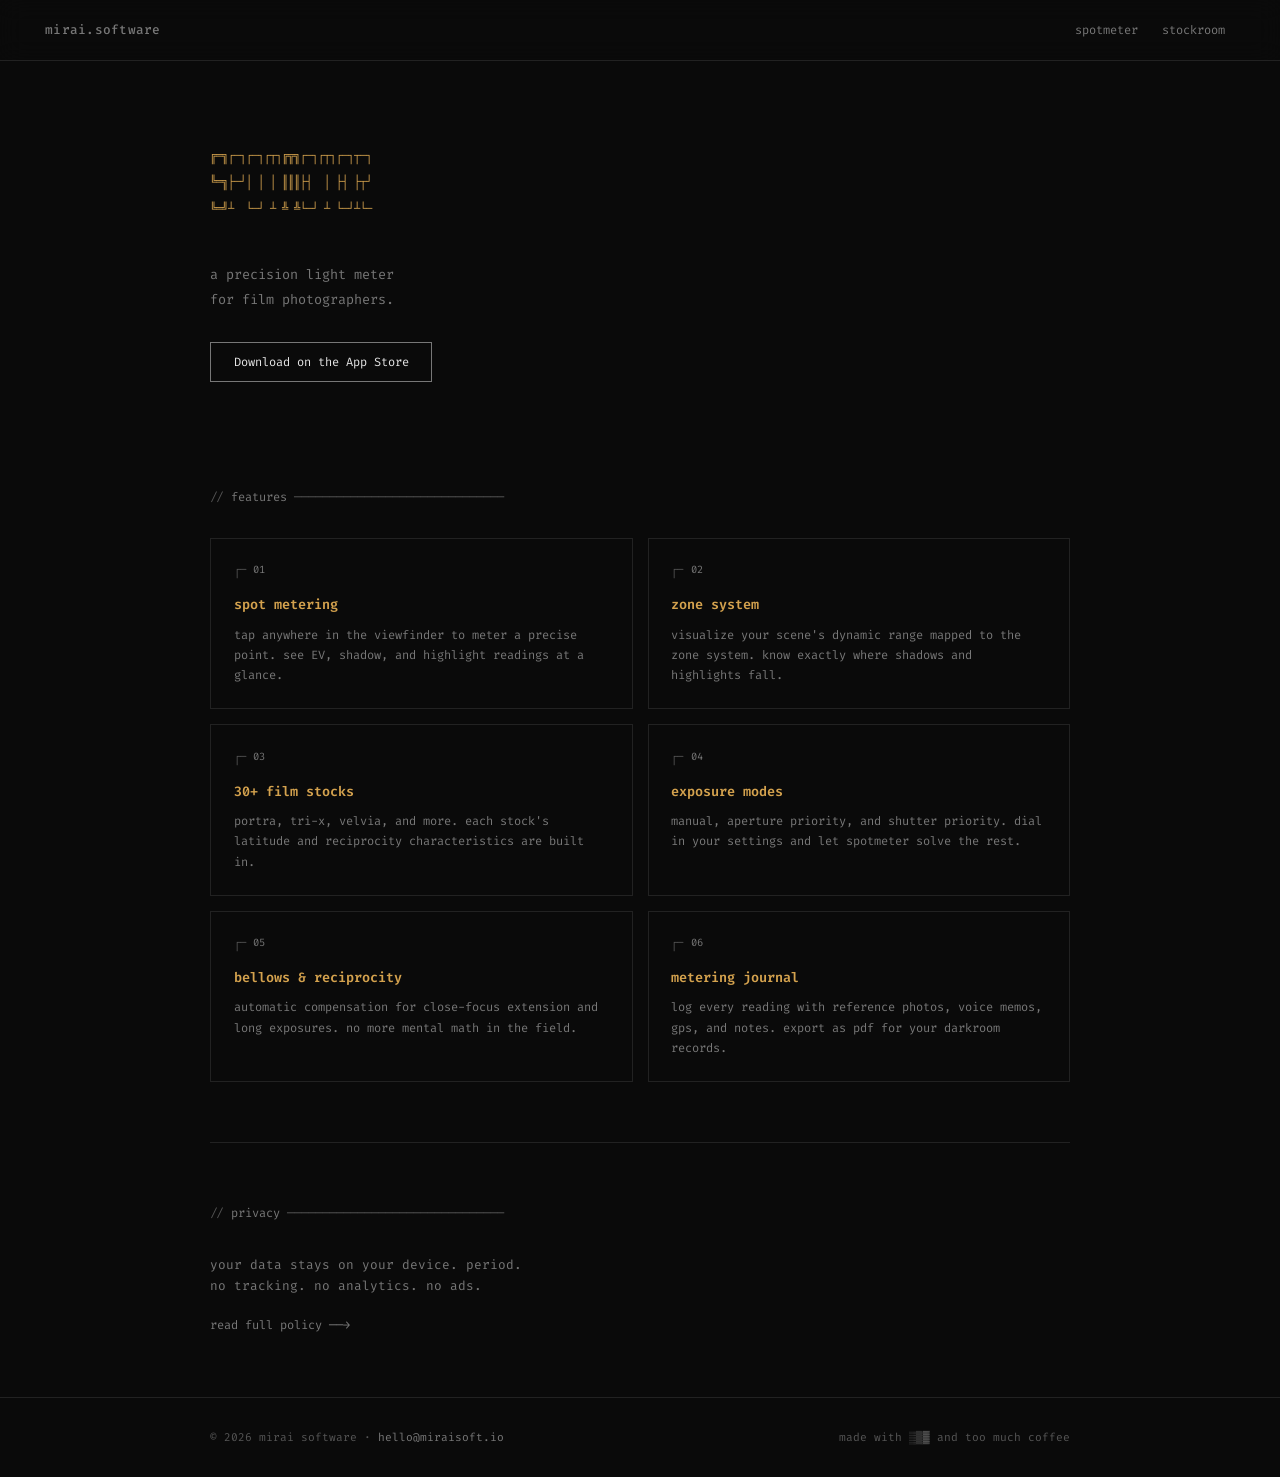
==== spotmeter/index.html @ 0e2305fc "build miraisoft.io site — zine terminal aesthetic Static HTML/CSS/JS site for Mirai Software iOS app" ====
<!DOCTYPE html>
<html lang="en">
<head>
  <meta charset="UTF-8">
  <meta name="viewport" content="width=device-width, initial-scale=1.0">
  <title>SpotMeter — precision light meter for film photography</title>
  <meta name="description" content="A precision light meter app for film photographers. Spot metering, zone system, 30+ film stocks, and a metering journal.">
  <link rel="stylesheet" href="/css/style.css">
  <link rel="icon" href="data:image/svg+xml,<svg xmlns='http://www.w3.org/2000/svg' viewBox='0 0 100 100'><text y='.9em' font-size='90'>◎</text></svg>">
</head>
<body>
  <nav class="nav">
    <a href="/" class="nav-brand">mirai.software</a>
    <div class="nav-links">
      <a href="/spotmeter/">spotmeter</a>
      <a href="/stockroom/">stockroom</a>
    </div>
  </nav>

  <main>
    <section class="app-hero container" data-accent="amber">
      <div class="app-hero-ascii" aria-label="SpotMeter" role="img">
<span class="line">╔═╗┌─┐┌─┐┌┬┐╔╦╗┌─┐┌┬┐┌─┐┬─┐</span>
<span class="line">╚═╗├─┘│ │ │ ║║║├┤  │ ├┤ ├┬┘</span>
<span class="line">╚═╝┴  └─┘ ┴ ╩ ╩└─┘ ┴ └─┘┴└─</span>
      </div>
      <p class="app-hero-desc">
        a precision light meter<br>
        for film photographers.
      </p>
      <a href="https://apps.apple.com/app/spotmeter/id6760255684" class="app-store-btn">
        Download on the App Store
      </a>
    </section>

    <section class="section container">
      <div class="section-label reveal">// <span>features</span> ──────────────────────────────</div>
      <div class="features-grid">

        <div class="feature-card reveal" data-accent="amber">
          <div class="feature-card-header">┌─ <span>01</span></div>
          <div class="feature-card-title">spot metering</div>
          <p class="feature-card-desc">
            tap anywhere in the viewfinder to meter a precise point. see EV, shadow, and highlight readings at a glance.
          </p>
        </div>

        <div class="feature-card reveal" data-accent="amber">
          <div class="feature-card-header">┌─ <span>02</span></div>
          <div class="feature-card-title">zone system</div>
          <p class="feature-card-desc">
            visualize your scene's dynamic range mapped to the zone system. know exactly where shadows and highlights fall.
          </p>
        </div>

        <div class="feature-card reveal" data-accent="amber">
          <div class="feature-card-header">┌─ <span>03</span></div>
          <div class="feature-card-title">30+ film stocks</div>
          <p class="feature-card-desc">
            portra, tri-x, velvia, and more. each stock's latitude and reciprocity characteristics are built in.
          </p>
        </div>

        <div class="feature-card reveal" data-accent="amber">
          <div class="feature-card-header">┌─ <span>04</span></div>
          <div class="feature-card-title">exposure modes</div>
          <p class="feature-card-desc">
            manual, aperture priority, and shutter priority. dial in your settings and let spotmeter solve the rest.
          </p>
        </div>

        <div class="feature-card reveal" data-accent="amber">
          <div class="feature-card-header">┌─ <span>05</span></div>
          <div class="feature-card-title">bellows & reciprocity</div>
          <p class="feature-card-desc">
            automatic compensation for close-focus extension and long exposures. no more mental math in the field.
          </p>
        </div>

        <div class="feature-card reveal" data-accent="amber">
          <div class="feature-card-header">┌─ <span>06</span></div>
          <div class="feature-card-title">metering journal</div>
          <p class="feature-card-desc">
            log every reading with reference photos, voice memos, gps, and notes. export as pdf for your darkroom records.
          </p>
        </div>

      </div>
    </section>

    <section class="privacy-summary section container reveal">
      <div class="section-label">// <span>privacy</span> ───────────────────────────────</div>
      <p>your data stays on your device. period.<br>no tracking. no analytics. no ads.</p>
      <a href="/spotmeter/privacy/">read full policy ──→</a>
    </section>
  </main>

  <footer>
    <div class="footer-inner">
      <span>&copy; 2026 mirai software · <a href="mailto:hello@miraisoft.io">hello@miraisoft.io</a></span>
      <span class="footer-flavor">made with ░▒▓ and too much coffee</span>
    </div>
  </footer>

  <script src="/js/main.js"></script>
</body>
</html>
---- css/style.css ----
/* ═══════════════════════════════════════════════
   mirai software — zine terminal
   ═══════════════════════════════════════════════ */

@import url('https://fonts.googleapis.com/css2?family=Fira+Code:wght@300;400;500;600;700&display=swap');

*, *::before, *::after {
  margin: 0;
  padding: 0;
  box-sizing: border-box;
}

:root {
  --bg: #0a0a0a;
  --bg-raised: #111;
  --text: #e5e5e5;
  --text-muted: #777;
  --text-dim: #555;
  --amber: #d4a24e;
  --teal: #5eead4;
  --border: #222;
  --border-hover: #333;
  --font: 'Fira Code', monospace;
  --max-w: 860px;
  --gutter: clamp(1.25rem, 4vw, 3rem);
}

html {
  font-size: 15px;
  scroll-behavior: smooth;
}

body {
  font-family: var(--font);
  background: var(--bg);
  color: var(--text);
  line-height: 1.7;
  -webkit-font-smoothing: antialiased;
  min-height: 100vh;
  display: flex;
  flex-direction: column;
}

a {
  color: inherit;
  text-decoration: none;
}

/* ── nav ─────────────────────────────────────── */

.nav {
  position: sticky;
  top: 0;
  z-index: 100;
  background: var(--bg);
  border-bottom: 1px solid var(--border);
  padding: 1rem var(--gutter);
  display: flex;
  justify-content: space-between;
  align-items: center;
  backdrop-filter: blur(12px);
  -webkit-backdrop-filter: blur(12px);
  background: rgba(10, 10, 10, 0.9);
}

.nav-brand {
  font-size: 0.85rem;
  font-weight: 500;
  color: var(--text-muted);
  letter-spacing: 0.02em;
}

.nav-brand:hover {
  color: var(--text);
}

.nav-links {
  display: flex;
  gap: 0.25rem;
  font-size: 0.8rem;
}

.nav-links a {
  color: var(--text-muted);
  padding: 0.25rem 0.6rem;
  border: 1px solid transparent;
  transition: all 0.2s;
}

.nav-links a:hover {
  color: var(--text);
  border-color: var(--border-hover);
}

/* ── layout ──────────────────────────────────── */

.container {
  max-width: var(--max-w);
  margin: 0 auto;
  padding: 0 var(--gutter);
  width: 100%;
}

main {
  flex: 1;
}

.section {
  padding: 4rem 0;
}

.section + .section {
  border-top: 1px solid var(--border);
}

/* ── hero ────────────────────────────────────── */

.hero {
  padding: 6rem 0 4rem;
  text-align: center;
}

.ascii-logo {
  font-size: clamp(0.55rem, 1.8vw, 0.85rem);
  line-height: 1.3;
  color: var(--text);
  margin-bottom: 2rem;
  white-space: pre;
  overflow: hidden;
}

.ascii-logo .line {
  display: block;
  opacity: 0;
  animation: typeIn 0.4s ease-out forwards;
}

.ascii-logo .line:nth-child(1) { animation-delay: 0.1s; }
.ascii-logo .line:nth-child(2) { animation-delay: 0.2s; }
.ascii-logo .line:nth-child(3) { animation-delay: 0.3s; }
.ascii-logo .line:nth-child(4) { animation-delay: 0.4s; }
.ascii-logo .line:nth-child(5) { animation-delay: 0.5s; }
.ascii-logo .line:nth-child(6) { animation-delay: 0.6s; }

@keyframes typeIn {
  from {
    opacity: 0;
    transform: translateY(4px);
  }
  to {
    opacity: 1;
    transform: translateY(0);
  }
}

.hero-tagline {
  font-size: 0.9rem;
  color: var(--text-muted);
  line-height: 1.8;
  max-width: 32ch;
  margin: 0 auto;
}

.hero-tagline strong {
  color: var(--text);
  font-weight: 500;
}

/* ── divider ─────────────────────────────────── */

.divider {
  color: var(--text-dim);
  text-align: center;
  padding: 2rem 0;
  font-size: 0.75rem;
  letter-spacing: 0.3em;
  user-select: none;
}

/* ── app cards (home) ────────────────────────── */

.app-cards {
  display: flex;
  flex-direction: column;
  gap: 2.5rem;
}

.app-card {
  border: 1px solid var(--border);
  padding: 2rem;
  transition: border-color 0.3s, box-shadow 0.3s;
  display: grid;
  grid-template-columns: auto 1fr;
  gap: 2rem;
  align-items: start;
}

.app-card:hover {
  border-color: var(--border-hover);
}

.app-card[data-accent="amber"]:hover {
  border-color: rgba(212, 162, 78, 0.3);
  box-shadow: 0 0 30px rgba(212, 162, 78, 0.05);
}

.app-card[data-accent="teal"]:hover {
  border-color: rgba(94, 234, 212, 0.3);
  box-shadow: 0 0 30px rgba(94, 234, 212, 0.05);
}

.app-card-number {
  font-size: 0.75rem;
  color: var(--text-dim);
  margin-bottom: 1rem;
}

.app-card-number span {
  color: var(--text-muted);
}

.app-card-ascii {
  font-size: 0.7rem;
  line-height: 1.2;
  color: var(--text-dim);
  white-space: pre;
  padding-top: 0.5rem;
}

.app-card[data-accent="amber"] .app-card-ascii {
  color: rgba(212, 162, 78, 0.4);
}

.app-card[data-accent="teal"] .app-card-ascii {
  color: rgba(94, 234, 212, 0.4);
}

.app-card-title {
  font-size: 1.1rem;
  font-weight: 600;
  margin-bottom: 0.5rem;
}

.app-card[data-accent="amber"] .app-card-title {
  color: var(--amber);
}

.app-card[data-accent="teal"] .app-card-title {
  color: var(--teal);
}

.app-card-desc {
  font-size: 0.85rem;
  color: var(--text-muted);
  margin-bottom: 1rem;
  max-width: 38ch;
}

.app-card-tags {
  display: flex;
  flex-wrap: wrap;
  gap: 0.4rem;
  margin-bottom: 1.25rem;
}

.tag {
  font-size: 0.7rem;
  color: var(--text-dim);
  border: 1px solid var(--border);
  padding: 0.15rem 0.5rem;
}

.app-card-link {
  font-size: 0.8rem;
  color: var(--text-muted);
  transition: color 0.2s;
}

.app-card[data-accent="amber"] .app-card-link:hover {
  color: var(--amber);
}

.app-card[data-accent="teal"] .app-card-link:hover {
  color: var(--teal);
}

/* ── whoami ───────────────────────────────────── */

.whoami {
  padding: 4rem 0;
}

.whoami-label {
  font-size: 0.75rem;
  color: var(--text-dim);
  margin-bottom: 1.5rem;
}

.whoami-prompt {
  font-size: 0.85rem;
  color: var(--text-muted);
  margin-bottom: 0.5rem;
}

.whoami-prompt .cmd {
  color: var(--text);
}

.whoami-line {
  font-size: 0.85rem;
  color: var(--text-muted);
  padding-left: 1.2rem;
  line-height: 1.8;
}

/* ── app page hero ───────────────────────────── */

.app-hero {
  padding: 5rem 0 3rem;
}

.app-hero-ascii {
  font-size: clamp(0.45rem, 1.5vw, 0.7rem);
  line-height: 1.25;
  white-space: pre;
  margin-bottom: 1.5rem;
  overflow: hidden;
}

.app-hero-ascii .line {
  display: block;
  opacity: 0;
  animation: typeIn 0.4s ease-out forwards;
}

.app-hero-ascii .line:nth-child(1) { animation-delay: 0.1s; }
.app-hero-ascii .line:nth-child(2) { animation-delay: 0.2s; }
.app-hero-ascii .line:nth-child(3) { animation-delay: 0.3s; }

.app-hero[data-accent="amber"] .app-hero-ascii {
  color: var(--amber);
}

.app-hero[data-accent="teal"] .app-hero-ascii {
  color: var(--teal);
}

.app-hero-desc {
  font-size: 0.9rem;
  color: var(--text-muted);
  max-width: 36ch;
  margin-bottom: 2rem;
  line-height: 1.8;
}

.app-store-btn {
  display: inline-block;
  font-family: var(--font);
  font-size: 0.8rem;
  color: var(--text);
  border: 1px solid var(--text-muted);
  padding: 0.6rem 1.5rem;
  transition: all 0.2s;
  background: none;
  cursor: pointer;
}

.app-store-btn:hover {
  background: var(--text);
  color: var(--bg);
}

/* ── features grid ───────────────────────────── */

.section-label {
  font-size: 0.8rem;
  color: var(--text-dim);
  margin-bottom: 2rem;
}

.section-label span {
  color: var(--text-muted);
}

.features-grid {
  display: grid;
  grid-template-columns: 1fr 1fr;
  gap: 1rem;
}

.feature-card {
  border: 1px solid var(--border);
  padding: 1.5rem;
  transition: border-color 0.3s;
}

.feature-card:hover {
  border-color: var(--border-hover);
}

.feature-card-header {
  font-size: 0.7rem;
  color: var(--text-dim);
  margin-bottom: 1rem;
  display: flex;
  gap: 0.5rem;
}

.feature-card-header span {
  color: var(--text-muted);
}

.feature-card-title {
  font-size: 0.9rem;
  font-weight: 600;
  margin-bottom: 0.5rem;
}

.feature-card[data-accent="amber"] .feature-card-title {
  color: var(--amber);
}

.feature-card[data-accent="teal"] .feature-card-title {
  color: var(--teal);
}

.feature-card-desc {
  font-size: 0.8rem;
  color: var(--text-muted);
  line-height: 1.7;
}

/* ── privacy summary ─────────────────────────── */

.privacy-summary {
  padding: 4rem 0;
}

.privacy-summary p {
  font-size: 0.85rem;
  color: var(--text-muted);
  margin-bottom: 1rem;
}

.privacy-summary a {
  font-size: 0.8rem;
  color: var(--text-muted);
  transition: color 0.2s;
}

.privacy-summary a:hover {
  color: var(--text);
}

/* ── man page (privacy) ──────────────────────── */

.man-page {
  padding: 4rem 0;
  max-width: 65ch;
}

.man-header {
  display: flex;
  justify-content: space-between;
  font-size: 0.8rem;
  color: var(--text-dim);
  margin-bottom: 3rem;
  text-transform: uppercase;
  letter-spacing: 0.05em;
}

.man-section {
  margin-bottom: 2.5rem;
}

.man-section-title {
  font-size: 0.8rem;
  font-weight: 600;
  color: var(--text);
  text-transform: uppercase;
  letter-spacing: 0.05em;
  margin-bottom: 0.75rem;
}

.man-section p,
.man-section li {
  font-size: 0.85rem;
  color: var(--text-muted);
  line-height: 1.8;
  padding-left: 2rem;
}

.man-section ul {
  list-style: none;
  padding-left: 2rem;
}

.man-section li::before {
  content: '·  ';
  color: var(--text-dim);
}

.man-section li {
  padding-left: 0;
}

.man-section a {
  color: var(--amber);
  transition: opacity 0.2s;
}

.man-section a:hover {
  opacity: 0.7;
}

.man-footer {
  display: flex;
  justify-content: space-between;
  font-size: 0.75rem;
  color: var(--text-dim);
  text-transform: uppercase;
  letter-spacing: 0.05em;
  margin-top: 4rem;
  padding-top: 2rem;
  border-top: 1px solid var(--border);
}

/* ── footer ──────────────────────────────────── */

footer {
  border-top: 1px solid var(--border);
  padding: 2rem var(--gutter);
  font-size: 0.75rem;
  color: var(--text-dim);
}

.footer-inner {
  max-width: var(--max-w);
  margin: 0 auto;
  display: flex;
  justify-content: space-between;
  align-items: center;
  flex-wrap: wrap;
  gap: 0.5rem;
}

.footer-inner a {
  color: var(--text-muted);
  transition: color 0.2s;
}

.footer-inner a:hover {
  color: var(--text);
}

.footer-flavor {
  color: var(--text-dim);
}

/* ── scroll reveal ───────────────────────────── */

.reveal {
  opacity: 0;
  transform: translateY(12px);
  transition: opacity 0.6s ease-out, transform 0.6s ease-out;
}

.reveal.visible {
  opacity: 1;
  transform: translateY(0);
}

/* ── responsive ──────────────────────────────── */

@media (max-width: 640px) {
  html {
    font-size: 14px;
  }

  .hero {
    padding: 4rem 0 3rem;
  }

  .app-card {
    grid-template-columns: 1fr;
    gap: 1rem;
  }

  .app-card-ascii {
    font-size: 0.6rem;
  }

  .features-grid {
    grid-template-columns: 1fr;
  }

  .app-hero {
    padding: 3rem 0 2rem;
  }

  .man-header,
  .man-footer {
    flex-direction: column;
    gap: 0.25rem;
  }

  .man-section p,
  .man-section ul {
    padding-left: 1rem;
  }

  .footer-inner {
    flex-direction: column;
    align-items: flex-start;
  }
}
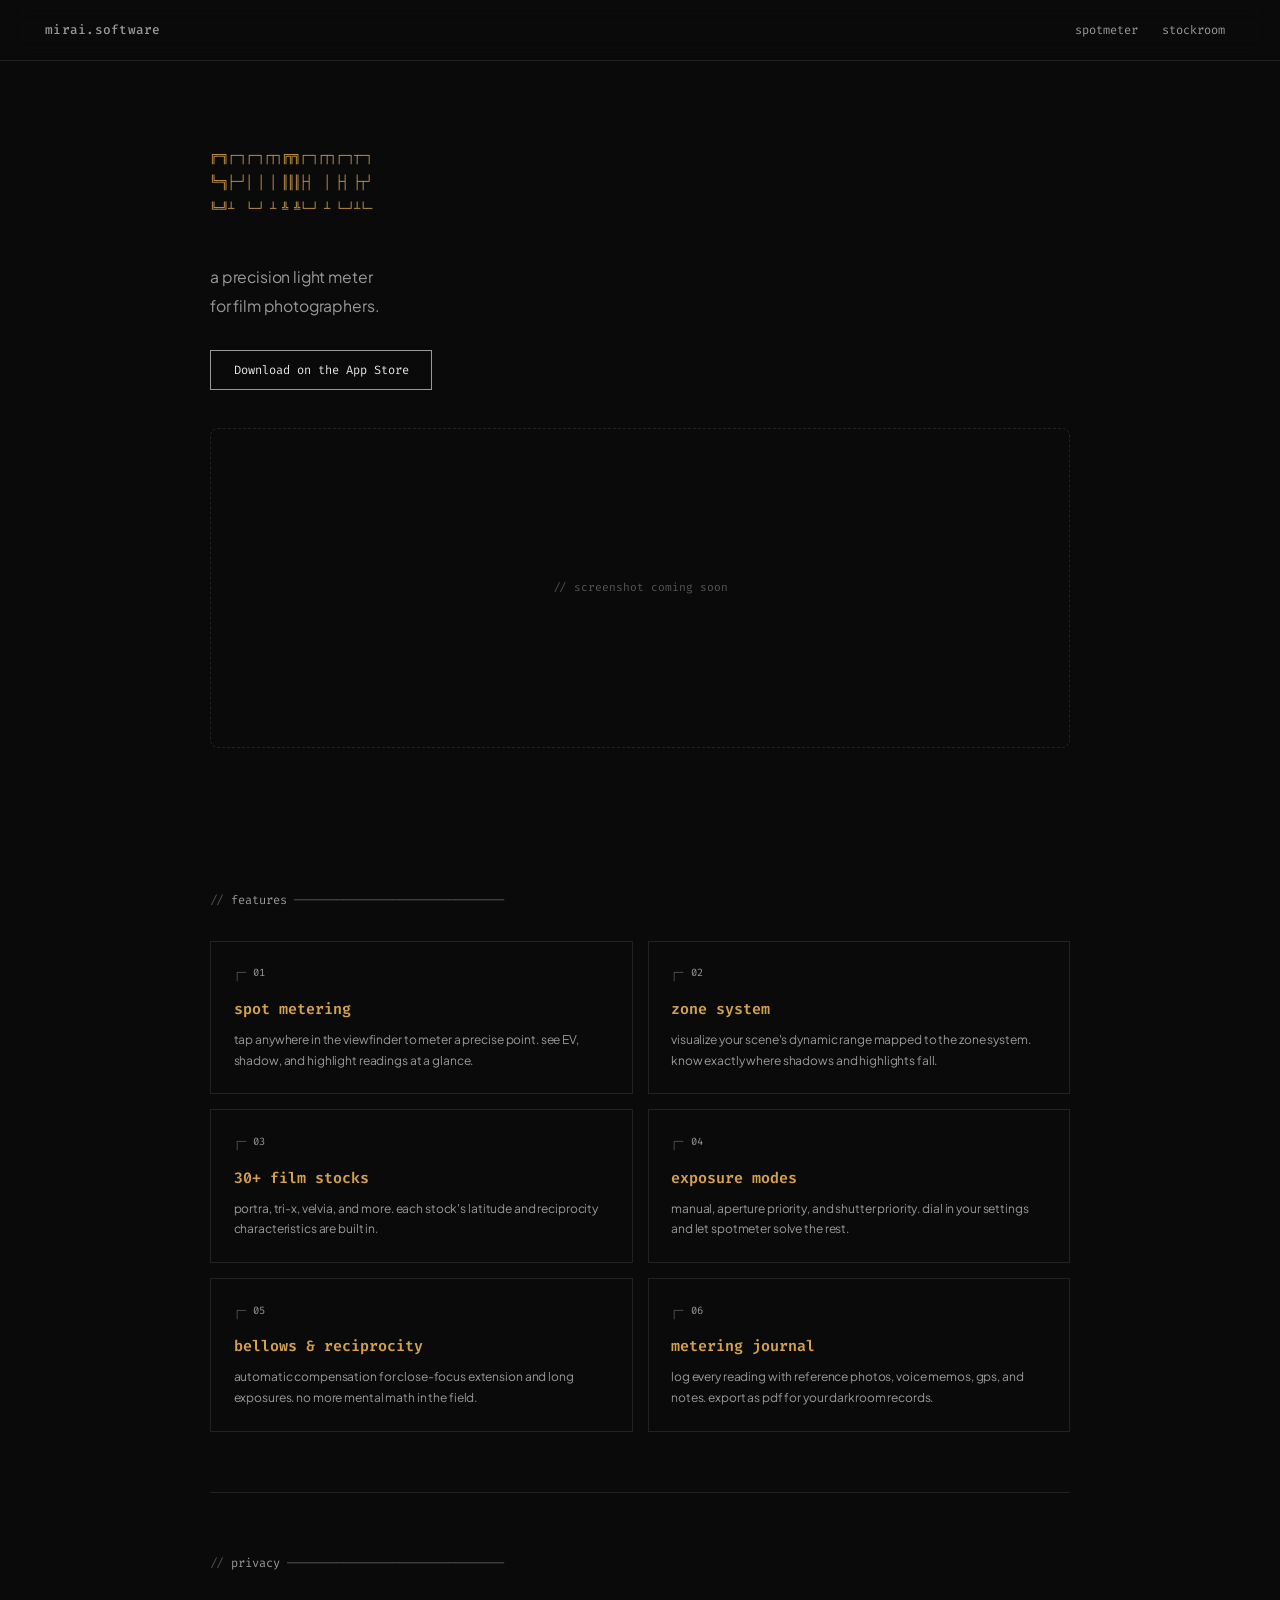
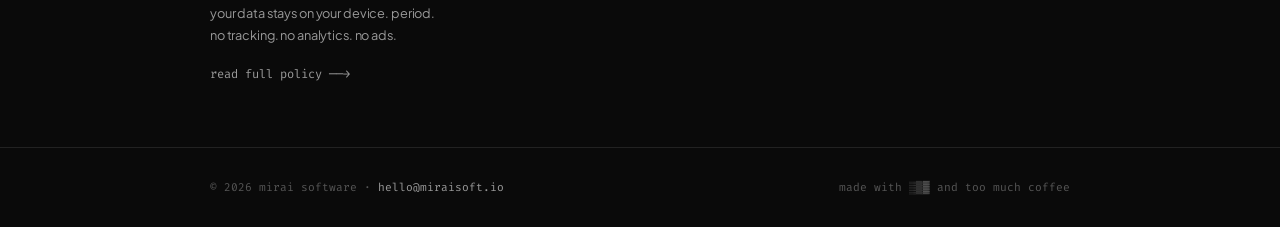
==== commit f9f3dcca: "warm up the design — dual typography, phosphor glow, accent hovers - Plus Jakarta Sans for descripti" ====
--- a/spotmeter/index.html
+++ b/spotmeter/index.html
@@ -31,6 +31,10 @@
       <a href="https://apps.apple.com/app/spotmeter/id6760255684" class="app-store-btn">
         Download on the App Store
       </a>
+
+      <div class="app-screenshot-placeholder">
+        // screenshot coming soon
+      </div>
     </section>
 
     <section class="section container">
--- a/css/style.css
+++ b/css/style.css
@@ -2,7 +2,7 @@
    mirai software — zine terminal
    ═══════════════════════════════════════════════ */
 
-@import url('https://fonts.googleapis.com/css2?family=Fira+Code:wght@300;400;500;600;700&display=swap');
+@import url('https://fonts.googleapis.com/css2?family=Fira+Code:wght@300;400;500;600;700&family=Plus+Jakarta+Sans:wght@400;500;600&display=swap');
 
 *, *::before, *::after {
   margin: 0;
@@ -14,13 +14,16 @@
   --bg: #0a0a0a;
   --bg-raised: #111;
   --text: #e5e5e5;
-  --text-muted: #777;
+  --text-muted: #999;
   --text-dim: #555;
   --amber: #d4a24e;
+  --amber-glow: rgba(212, 162, 78, 0.6);
   --teal: #5eead4;
+  --teal-glow: rgba(94, 234, 212, 0.6);
   --border: #222;
   --border-hover: #333;
-  --font: 'Fira Code', monospace;
+  --font-mono: 'Fira Code', monospace;
+  --font-sans: 'Plus Jakarta Sans', -apple-system, sans-serif;
   --max-w: 860px;
   --gutter: clamp(1.25rem, 4vw, 3rem);
 }
@@ -31,7 +34,7 @@
 }
 
 body {
-  font-family: var(--font);
+  font-family: var(--font-mono);
   background: var(--bg);
   color: var(--text);
   line-height: 1.7;
@@ -39,6 +42,13 @@
   min-height: 100vh;
   display: flex;
   flex-direction: column;
+}
+
+/* sans-serif for readable body text */
+.desc, .app-card-desc, .app-hero-desc, .feature-card-desc,
+.privacy-summary p, .man-section p, .man-section li {
+  font-family: var(--font-sans);
+  letter-spacing: -0.01em;
 }
 
 a {
@@ -225,20 +235,32 @@
   color: var(--text-dim);
   white-space: pre;
   padding-top: 0.5rem;
+  transition: color 0.3s, text-shadow 0.3s;
 }
 
 .app-card[data-accent="amber"] .app-card-ascii {
-  color: rgba(212, 162, 78, 0.4);
+  color: rgba(212, 162, 78, 0.3);
 }
 
 .app-card[data-accent="teal"] .app-card-ascii {
-  color: rgba(94, 234, 212, 0.4);
+  color: rgba(94, 234, 212, 0.3);
+}
+
+.app-card[data-accent="amber"]:hover .app-card-ascii {
+  color: rgba(212, 162, 78, 0.7);
+  text-shadow: 0 0 8px rgba(212, 162, 78, 0.3);
+}
+
+.app-card[data-accent="teal"]:hover .app-card-ascii {
+  color: rgba(94, 234, 212, 0.7);
+  text-shadow: 0 0 8px rgba(94, 234, 212, 0.3);
 }
 
 .app-card-title {
-  font-size: 1.1rem;
-  font-weight: 600;
+  font-size: 1.5rem;
+  font-weight: 700;
   margin-bottom: 0.5rem;
+  transition: text-shadow 0.3s;
 }
 
 .app-card[data-accent="amber"] .app-card-title {
@@ -247,6 +269,14 @@
 
 .app-card[data-accent="teal"] .app-card-title {
   color: var(--teal);
+}
+
+.app-card[data-accent="amber"]:hover .app-card-title {
+  text-shadow: 0 0 20px var(--amber-glow);
+}
+
+.app-card[data-accent="teal"]:hover .app-card-title {
+  text-shadow: 0 0 20px var(--teal-glow);
 }
 
 .app-card-desc {
@@ -268,49 +298,80 @@
   color: var(--text-dim);
   border: 1px solid var(--border);
   padding: 0.15rem 0.5rem;
+  transition: color 0.3s, border-color 0.3s;
 }
 
 .app-card-link {
   font-size: 0.8rem;
   color: var(--text-muted);
-  transition: color 0.2s;
-}
-
-.app-card[data-accent="amber"] .app-card-link:hover {
+  transition: color 0.2s, text-shadow 0.2s;
+}
+
+.app-card[data-accent="amber"]:hover .app-card-link {
   color: var(--amber);
-}
-
-.app-card[data-accent="teal"] .app-card-link:hover {
+  text-shadow: 0 0 12px var(--amber-glow);
+}
+
+.app-card[data-accent="teal"]:hover .app-card-link {
   color: var(--teal);
-}
-
-/* ── whoami ───────────────────────────────────── */
-
-.whoami {
-  padding: 4rem 0;
-}
-
-.whoami-label {
+  text-shadow: 0 0 12px var(--teal-glow);
+}
+
+/* tags shift to accent on hover too */
+.app-card[data-accent="amber"]:hover .tag {
+  border-color: rgba(212, 162, 78, 0.25);
+  color: rgba(212, 162, 78, 0.6);
+}
+
+.app-card[data-accent="teal"]:hover .tag {
+  border-color: rgba(94, 234, 212, 0.25);
+  color: rgba(94, 234, 212, 0.6);
+}
+
+/* ── tagline (replaces whoami) ────────────────── */
+
+.site-tagline {
+  padding: 3rem 0 4rem;
+  text-align: center;
+  font-size: 0.8rem;
+  color: var(--text-dim);
+  letter-spacing: 0.05em;
+}
+
+/* ── app screenshot ──────────────────────────── */
+
+.app-screenshot {
+  margin: 2.5rem 0;
+  border: 1px solid var(--border);
+  border-radius: 8px;
+  overflow: hidden;
+  position: relative;
+  background: var(--bg-raised);
+}
+
+.app-screenshot img {
+  display: block;
+  width: 100%;
+  height: auto;
+  opacity: 0.9;
+  transition: opacity 0.3s;
+}
+
+.app-screenshot:hover img {
+  opacity: 1;
+}
+
+.app-screenshot-placeholder {
+  display: flex;
+  align-items: center;
+  justify-content: center;
+  height: 320px;
+  color: var(--text-dim);
   font-size: 0.75rem;
-  color: var(--text-dim);
-  margin-bottom: 1.5rem;
-}
-
-.whoami-prompt {
-  font-size: 0.85rem;
-  color: var(--text-muted);
-  margin-bottom: 0.5rem;
-}
-
-.whoami-prompt .cmd {
-  color: var(--text);
-}
-
-.whoami-line {
-  font-size: 0.85rem;
-  color: var(--text-muted);
-  padding-left: 1.2rem;
-  line-height: 1.8;
+  font-family: var(--font-mono);
+  border: 1px dashed var(--border);
+  border-radius: 8px;
+  margin: 2.5rem 0;
 }
 
 /* ── app page hero ───────────────────────────── */
@@ -346,7 +407,7 @@
 }
 
 .app-hero-desc {
-  font-size: 0.9rem;
+  font-size: 1.05rem;
   color: var(--text-muted);
   max-width: 36ch;
   margin-bottom: 2rem;
@@ -355,12 +416,12 @@
 
 .app-store-btn {
   display: inline-block;
-  font-family: var(--font);
+  font-family: var(--font-mono);
   font-size: 0.8rem;
   color: var(--text);
   border: 1px solid var(--text-muted);
   padding: 0.6rem 1.5rem;
-  transition: all 0.2s;
+  transition: all 0.25s;
   background: none;
   cursor: pointer;
 }
@@ -368,6 +429,21 @@
 .app-store-btn:hover {
   background: var(--text);
   color: var(--bg);
+  box-shadow: 0 0 20px rgba(229, 229, 229, 0.15);
+}
+
+.app-hero[data-accent="amber"] .app-store-btn:hover {
+  background: var(--amber);
+  border-color: var(--amber);
+  color: var(--bg);
+  box-shadow: 0 0 25px var(--amber-glow);
+}
+
+.app-hero[data-accent="teal"] .app-store-btn:hover {
+  background: var(--teal);
+  border-color: var(--teal);
+  color: var(--bg);
+  box-shadow: 0 0 25px var(--teal-glow);
 }
 
 /* ── features grid ───────────────────────────── */
@@ -391,13 +467,23 @@
 .feature-card {
   border: 1px solid var(--border);
   padding: 1.5rem;
-  transition: border-color 0.3s;
+  transition: border-color 0.3s, box-shadow 0.3s;
 }
 
 .feature-card:hover {
   border-color: var(--border-hover);
 }
 
+.feature-card[data-accent="amber"]:hover {
+  border-color: rgba(212, 162, 78, 0.25);
+  box-shadow: 0 0 20px rgba(212, 162, 78, 0.04);
+}
+
+.feature-card[data-accent="teal"]:hover {
+  border-color: rgba(94, 234, 212, 0.25);
+  box-shadow: 0 0 20px rgba(94, 234, 212, 0.04);
+}
+
 .feature-card-header {
   font-size: 0.7rem;
   color: var(--text-dim);
@@ -411,9 +497,18 @@
 }
 
 .feature-card-title {
-  font-size: 0.9rem;
+  font-size: 1rem;
   font-weight: 600;
   margin-bottom: 0.5rem;
+  transition: text-shadow 0.3s;
+}
+
+.feature-card[data-accent="amber"]:hover .feature-card-title {
+  text-shadow: 0 0 14px var(--amber-glow);
+}
+
+.feature-card[data-accent="teal"]:hover .feature-card-title {
+  text-shadow: 0 0 14px var(--teal-glow);
 }
 
 .feature-card[data-accent="amber"] .feature-card-title {
@@ -444,12 +539,14 @@
 
 .privacy-summary a {
   font-size: 0.8rem;
-  color: var(--text-muted);
-  transition: color 0.2s;
+  font-family: var(--font-mono);
+  color: var(--text-muted);
+  transition: color 0.2s, text-shadow 0.2s;
 }
 
 .privacy-summary a:hover {
   color: var(--text);
+  text-shadow: 0 0 12px rgba(229, 229, 229, 0.4);
 }
 
 /* ── man page (privacy) ──────────────────────── */
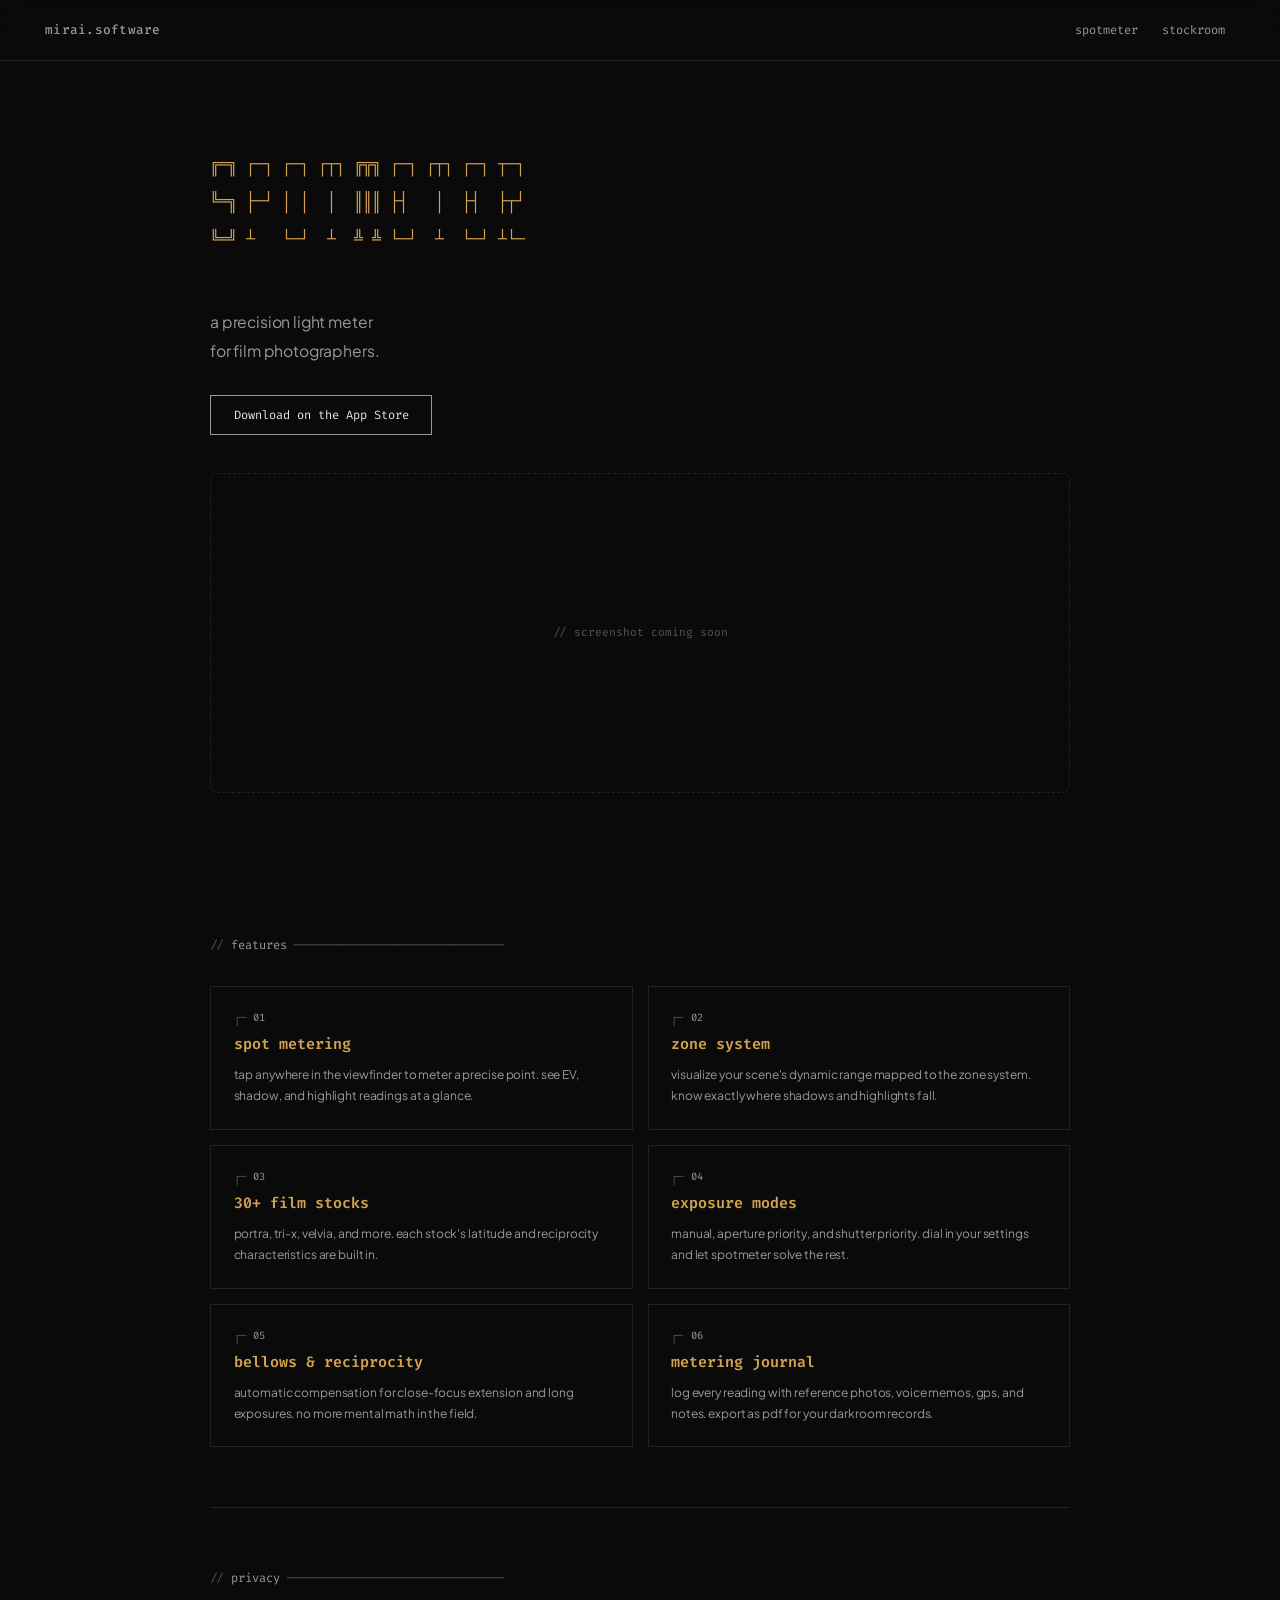
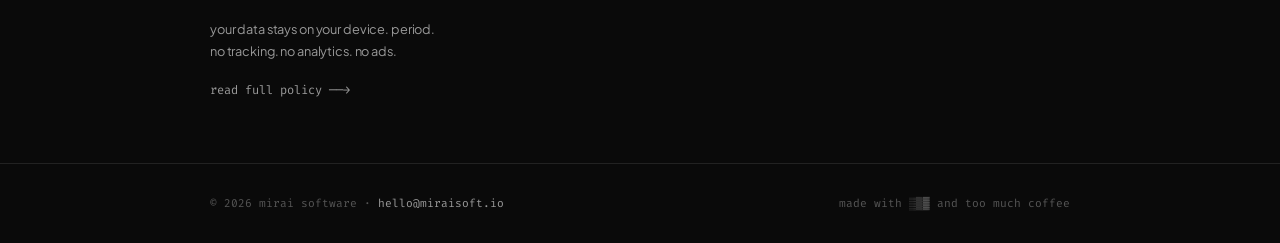
==== commit 816183d9: "make ASCII logos legible — space letters apart, bump font size Co-Authored-By: Claude Opus 4.6 <nore" ====
--- a/spotmeter/index.html
+++ b/spotmeter/index.html
@@ -20,9 +20,9 @@
   <main>
     <section class="app-hero container" data-accent="amber">
       <div class="app-hero-ascii" aria-label="SpotMeter" role="img">
-<span class="line">╔═╗┌─┐┌─┐┌┬┐╔╦╗┌─┐┌┬┐┌─┐┬─┐</span>
-<span class="line">╚═╗├─┘│ │ │ ║║║├┤  │ ├┤ ├┬┘</span>
-<span class="line">╚═╝┴  └─┘ ┴ ╩ ╩└─┘ ┴ └─┘┴└─</span>
+<span class="line">╔═╗ ┌─┐ ┌─┐ ┌┬┐ ╔╦╗ ┌─┐ ┌┬┐ ┌─┐ ┬─┐</span>
+<span class="line">╚═╗ ├─┘ │ │  │  ║║║ ├┤   │  ├┤  ├┬┘</span>
+<span class="line">╚═╝ ┴   └─┘  ┴  ╩ ╩ └─┘  ┴  └─┘ ┴└─</span>
       </div>
       <p class="app-hero-desc">
         a precision light meter<br>
--- a/css/style.css
+++ b/css/style.css
@@ -131,7 +131,7 @@
 }
 
 .ascii-logo {
-  font-size: clamp(0.55rem, 1.8vw, 0.85rem);
+  font-size: clamp(0.85rem, 2.8vw, 1.3rem);
   line-height: 1.3;
   color: var(--text);
   margin-bottom: 2rem;
@@ -222,7 +222,7 @@
 .app-card-number {
   font-size: 0.75rem;
   color: var(--text-dim);
-  margin-bottom: 1rem;
+  margin-bottom: 0.35rem;
 }
 
 .app-card-number span {
@@ -381,7 +381,7 @@
 }
 
 .app-hero-ascii {
-  font-size: clamp(0.45rem, 1.5vw, 0.7rem);
+  font-size: clamp(0.7rem, 2.2vw, 1rem);
   line-height: 1.25;
   white-space: pre;
   margin-bottom: 1.5rem;
@@ -487,7 +487,7 @@
 .feature-card-header {
   font-size: 0.7rem;
   color: var(--text-dim);
-  margin-bottom: 1rem;
+  margin-bottom: 0.35rem;
   display: flex;
   gap: 0.5rem;
 }
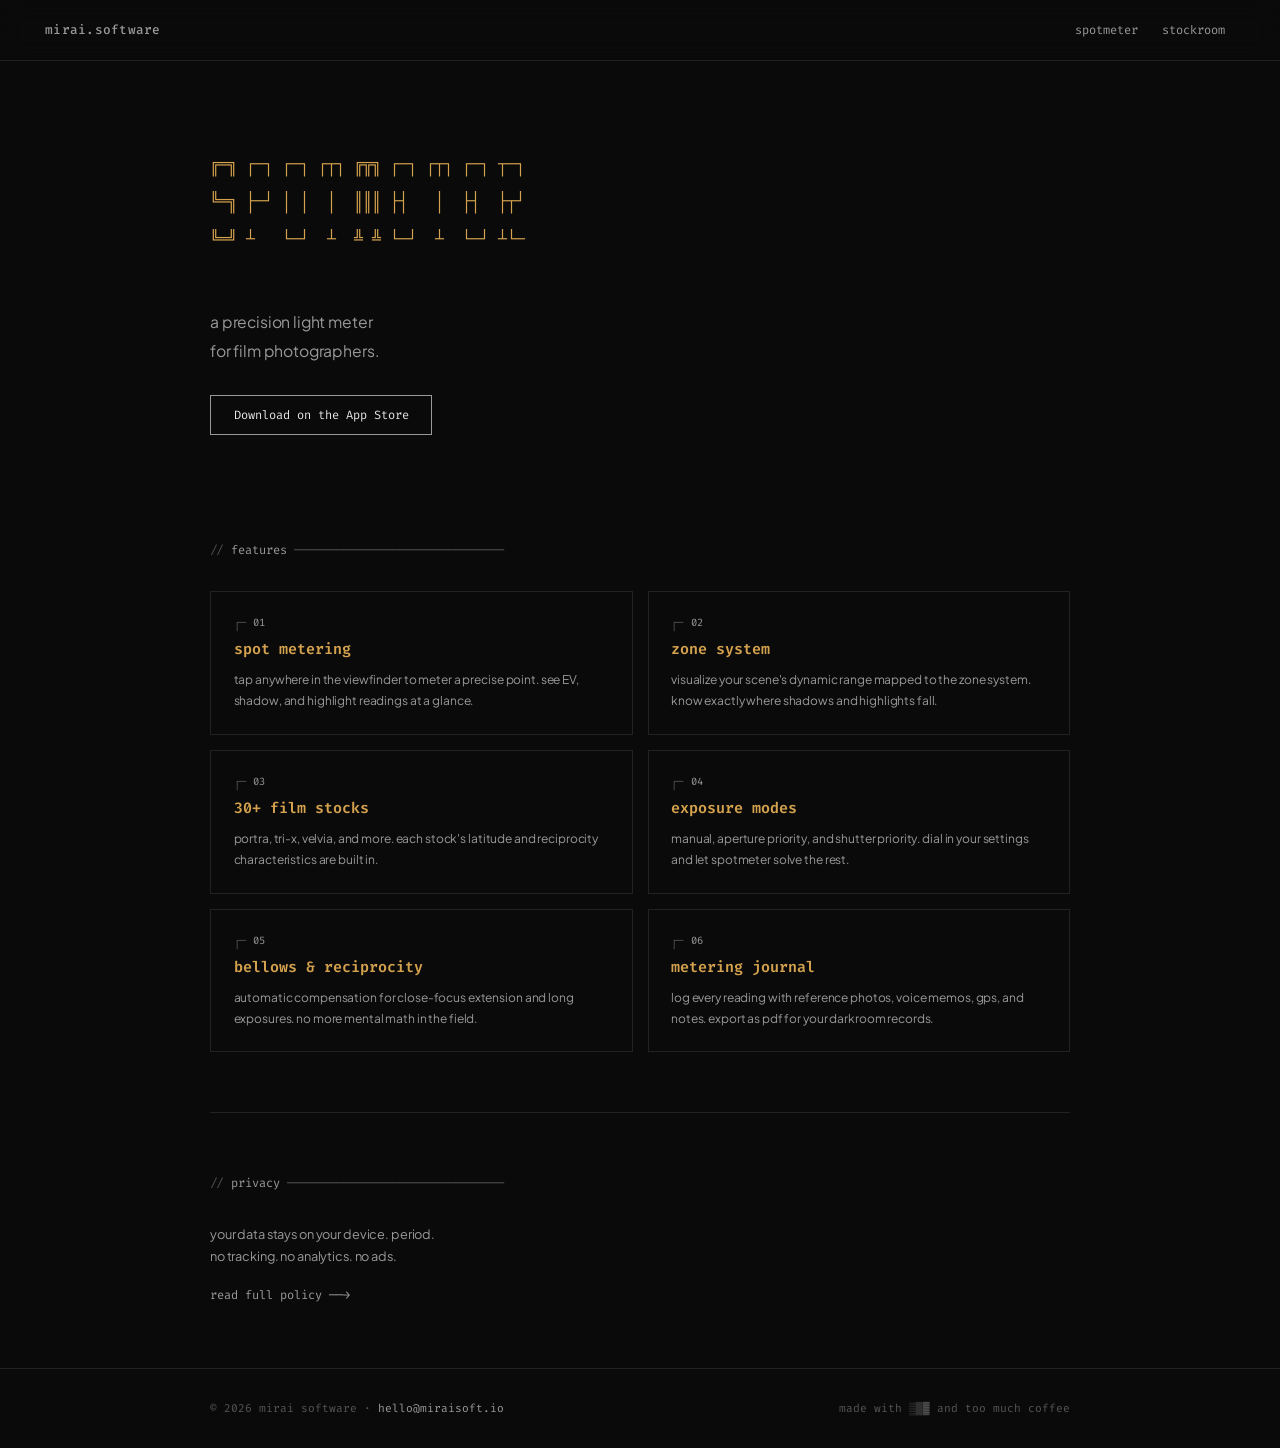
==== commit 6f762c7e: "remove screenshot placeholders and dead CSS from app pages Co-Authored-By: Claude Opus 4.6 <noreply@" ====
--- a/spotmeter/index.html
+++ b/spotmeter/index.html
@@ -31,10 +31,6 @@
       <a href="https://apps.apple.com/app/spotmeter/id6760255684" class="app-store-btn">
         Download on the App Store
       </a>
-
-      <div class="app-screenshot-placeholder">
-        // screenshot coming soon
-      </div>
     </section>
 
     <section class="section container">
--- a/css/style.css
+++ b/css/style.css
@@ -131,8 +131,9 @@
 }
 
 .ascii-logo {
-  font-size: clamp(0.85rem, 2.8vw, 1.3rem);
-  line-height: 1.3;
+  font-size: clamp(1.4rem, 5vw, 2.4rem);
+  line-height: 0.75;
+  letter-spacing: 0;
   color: var(--text);
   margin-bottom: 2rem;
   white-space: pre;
@@ -338,42 +339,6 @@
   letter-spacing: 0.05em;
 }
 
-/* ── app screenshot ──────────────────────────── */
-
-.app-screenshot {
-  margin: 2.5rem 0;
-  border: 1px solid var(--border);
-  border-radius: 8px;
-  overflow: hidden;
-  position: relative;
-  background: var(--bg-raised);
-}
-
-.app-screenshot img {
-  display: block;
-  width: 100%;
-  height: auto;
-  opacity: 0.9;
-  transition: opacity 0.3s;
-}
-
-.app-screenshot:hover img {
-  opacity: 1;
-}
-
-.app-screenshot-placeholder {
-  display: flex;
-  align-items: center;
-  justify-content: center;
-  height: 320px;
-  color: var(--text-dim);
-  font-size: 0.75rem;
-  font-family: var(--font-mono);
-  border: 1px dashed var(--border);
-  border-radius: 8px;
-  margin: 2.5rem 0;
-}
-
 /* ── app page hero ───────────────────────────── */
 
 .app-hero {
